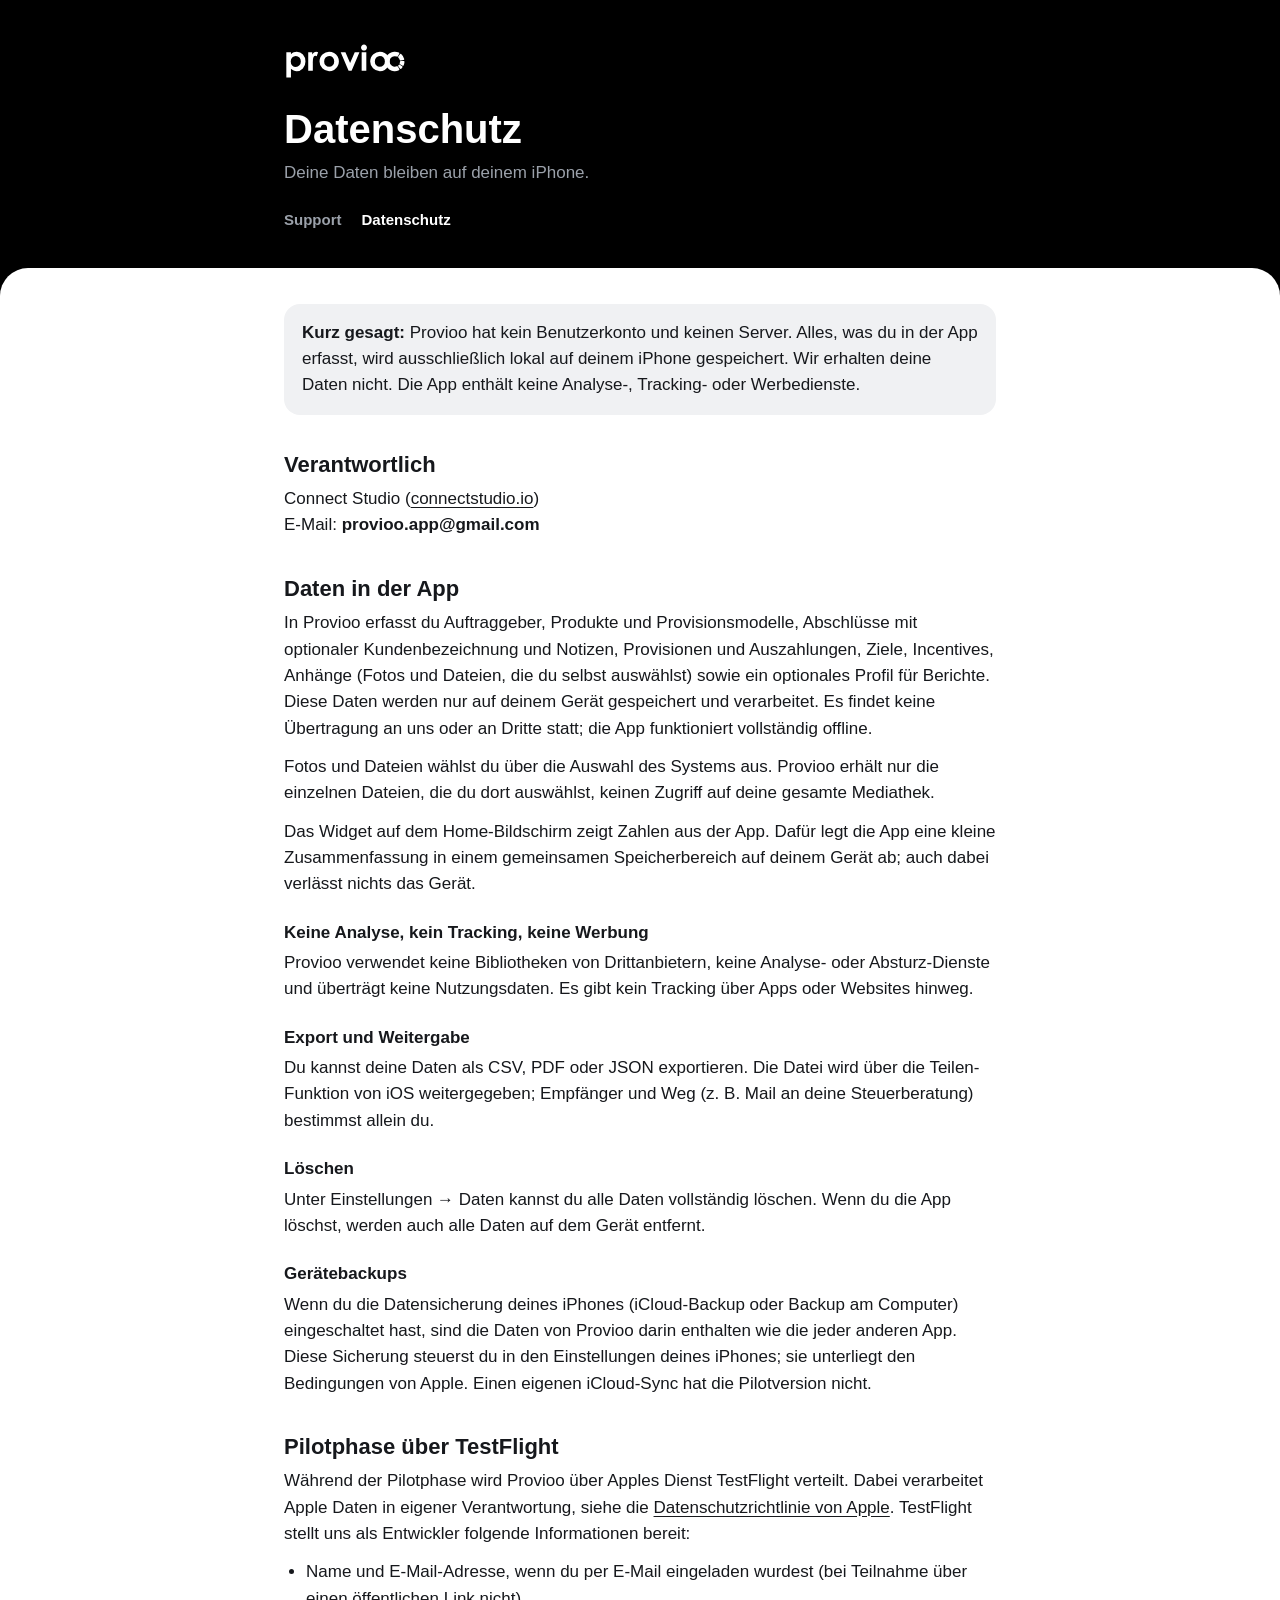
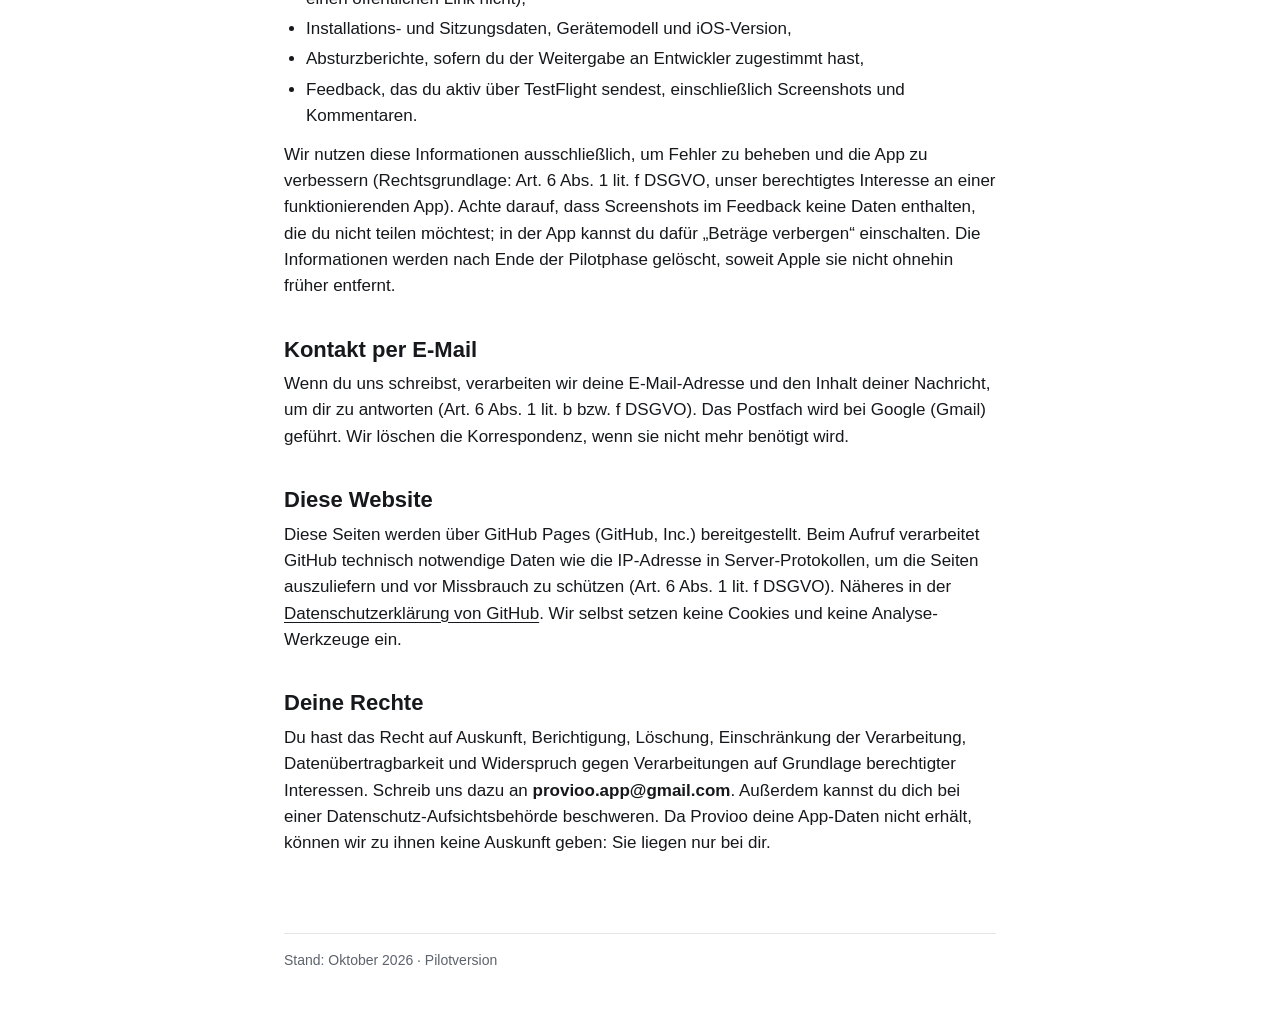
==== datenschutz.html @ 09d0bef2 "Update site from provioo@c0da33d" ====
<!doctype html>
<html lang="de">
<head>
<meta charset="utf-8">
<meta name="viewport" content="width=device-width, initial-scale=1, viewport-fit=cover">
<meta name="theme-color" content="#000000">
<title>Provioo – Datenschutz</title>
<meta name="description" content="Datenschutzerklärung der iOS-App Provioo: Alle Daten bleiben lokal auf deinem iPhone.">
<link rel="stylesheet" href="style.css">
</head>
<body>
<header>
  <img src="wortmarke.svg" alt="Provioo">
  <h1>Datenschutz</h1>
  <p>Deine Daten bleiben auf deinem iPhone.</p>
  <nav>
    <a href="index.html">Support</a>
    <a href="datenschutz.html" aria-current="page">Datenschutz</a>
  </nav>
</header>
<main>
<div class="content">

<div class="note">
  <p><strong>Kurz gesagt:</strong> Provioo hat kein Benutzerkonto und keinen Server. Alles, was du in der App erfasst, wird
  ausschließlich lokal auf deinem iPhone gespeichert. Wir erhalten deine Daten nicht. Die App enthält keine Analyse-,
  Tracking- oder Werbedienste.</p>
</div>

<h2>Verantwortlich</h2>
<p>Connect Studio (<a href="https://connectstudio.io">connectstudio.io</a>)<br>
E-Mail: <span class="mail">provioo.app@gmail.com</span></p>

<h2>Daten in der App</h2>
<p>In Provioo erfasst du Auftraggeber, Produkte und Provisionsmodelle, Abschlüsse mit optionaler Kundenbezeichnung und
Notizen, Provisionen und Auszahlungen, Ziele, Incentives, Anhänge (Fotos und Dateien, die du selbst auswählst) sowie
ein optionales Profil für Berichte. Diese Daten werden nur auf deinem Gerät gespeichert und verarbeitet. Es findet keine
Übertragung an uns oder an Dritte statt; die App funktioniert vollständig offline.</p>
<p>Fotos und Dateien wählst du über die Auswahl des Systems aus. Provioo erhält nur die einzelnen Dateien, die du dort
auswählst, keinen Zugriff auf deine gesamte Mediathek.</p>
<p>Das Widget auf dem Home-Bildschirm zeigt Zahlen aus der App. Dafür legt die App eine kleine Zusammenfassung in einem
gemeinsamen Speicherbereich auf deinem Gerät ab; auch dabei verlässt nichts das Gerät.</p>

<h3>Keine Analyse, kein Tracking, keine Werbung</h3>
<p>Provioo verwendet keine Bibliotheken von Drittanbietern, keine Analyse- oder Absturz-Dienste und überträgt keine
Nutzungsdaten. Es gibt kein Tracking über Apps oder Websites hinweg.</p>

<h3>Export und Weitergabe</h3>
<p>Du kannst deine Daten als CSV, PDF oder JSON exportieren. Die Datei wird über die Teilen-Funktion von iOS
weitergegeben; Empfänger und Weg (z. B. Mail an deine Steuerberatung) bestimmst allein du.</p>

<h3>Löschen</h3>
<p>Unter Einstellungen → Daten kannst du alle Daten vollständig löschen. Wenn du die App löschst, werden auch alle
Daten auf dem Gerät entfernt.</p>

<h3>Gerätebackups</h3>
<p>Wenn du die Datensicherung deines iPhones (iCloud-Backup oder Backup am Computer) eingeschaltet hast, sind die Daten
von Provioo darin enthalten wie die jeder anderen App. Diese Sicherung steuerst du in den Einstellungen deines iPhones;
sie unterliegt den Bedingungen von Apple. Einen eigenen iCloud-Sync hat die Pilotversion nicht.</p>

<h2>Pilotphase über TestFlight</h2>
<p>Während der Pilotphase wird Provioo über Apples Dienst TestFlight verteilt. Dabei verarbeitet Apple Daten in eigener
Verantwortung, siehe die <a href="https://www.apple.com/legal/privacy/de-ww/">Datenschutzrichtlinie von Apple</a>.
TestFlight stellt uns als Entwickler folgende Informationen bereit:</p>
<ul>
  <li>Name und E-Mail-Adresse, wenn du per E-Mail eingeladen wurdest (bei Teilnahme über einen öffentlichen Link nicht),</li>
  <li>Installations- und Sitzungsdaten, Gerätemodell und iOS-Version,</li>
  <li>Absturzberichte, sofern du der Weitergabe an Entwickler zugestimmt hast,</li>
  <li>Feedback, das du aktiv über TestFlight sendest, einschließlich Screenshots und Kommentaren.</li>
</ul>
<p>Wir nutzen diese Informationen ausschließlich, um Fehler zu beheben und die App zu verbessern (Rechtsgrundlage:
Art. 6 Abs. 1 lit. f DSGVO, unser berechtigtes Interesse an einer funktionierenden App). Achte darauf, dass Screenshots
im Feedback keine Daten enthalten, die du nicht teilen möchtest; in der App kannst du dafür „Beträge verbergen“
einschalten. Die Informationen werden nach Ende der Pilotphase gelöscht, soweit Apple sie nicht ohnehin früher entfernt.</p>

<h2>Kontakt per E-Mail</h2>
<p>Wenn du uns schreibst, verarbeiten wir deine E-Mail-Adresse und den Inhalt deiner Nachricht, um dir zu antworten
(Art. 6 Abs. 1 lit. b bzw. f DSGVO). Das Postfach wird bei Google (Gmail) geführt. Wir löschen die Korrespondenz, wenn
sie nicht mehr benötigt wird.</p>

<h2>Diese Website</h2>
<p>Diese Seiten werden über GitHub Pages (GitHub, Inc.) bereitgestellt. Beim Aufruf verarbeitet GitHub technisch
notwendige Daten wie die IP-Adresse in Server-Protokollen, um die Seiten auszuliefern und vor Missbrauch zu schützen
(Art. 6 Abs. 1 lit. f DSGVO). Näheres in der
<a href="https://docs.github.com/de/site-policy/privacy-policies/github-general-privacy-statement">Datenschutzerklärung von GitHub</a>.
Wir selbst setzen keine Cookies und keine Analyse-Werkzeuge ein.</p>

<h2>Deine Rechte</h2>
<p>Du hast das Recht auf Auskunft, Berichtigung, Löschung, Einschränkung der Verarbeitung, Datenübertragbarkeit und
Widerspruch gegen Verarbeitungen auf Grundlage berechtigter Interessen. Schreib uns dazu an
<span class="mail">provioo.app@gmail.com</span>. Außerdem kannst du dich bei einer Datenschutz-Aufsichtsbehörde
beschweren. Da Provioo deine App-Daten nicht erhält, können wir zu ihnen keine Auskunft geben: Sie liegen nur bei dir.</p>

</div>
</main>
<footer><div class="content">Stand: Oktober 2026 · Pilotversion</div></footer>
</body>
</html>
---- style.css ----
:root {
  --header: #000;
  --on-header: #fff;
  --on-header-2: #9ba1aa;
  --sheet: #fff;
  --ground: #000;
  --text: #16181c;
  --text-2: #5d636c;
  --quiet: #f0f1f3;
  --line: #e3e5e8;
  --link: #16181c;
  color-scheme: light;
}
@media (prefers-color-scheme: dark) {
  :root {
    --on-header: #f5f5f7;
    --on-header-2: #8e8e93;
    --sheet: #1c1c1e;
    --text: #f5f5f7;
    --text-2: #a1a1a6;
    --quiet: #2c2c2e;
    --line: #38383a;
    --link: #f5f5f7;
    color-scheme: dark;
  }
}
* { box-sizing: border-box; }
html { background: var(--ground); }
body {
  margin: 0;
  background: var(--ground);
  color: var(--text);
  font: 17px/1.55 -apple-system, BlinkMacSystemFont, "Segoe UI", Roboto, "Helvetica Neue", Arial, sans-serif;
  -webkit-font-smoothing: antialiased;
}
header {
  color: var(--on-header);
  padding: 44px 24px 36px;
  max-width: 760px;
  margin: 0 auto;
}
header img { height: 34px; width: auto; display: block; }
header h1 {
  font-family: ui-rounded, -apple-system, BlinkMacSystemFont, sans-serif;
  font-size: clamp(30px, 6vw, 40px);
  line-height: 1.15;
  margin: 28px 0 8px;
  text-wrap: balance;
}
header p { color: var(--on-header-2); margin: 0; font-weight: 500; }
nav { display: flex; gap: 20px; margin-top: 22px; font-size: 15px; font-weight: 600; }
nav a { color: var(--on-header-2); text-decoration: none; }
nav a[aria-current] { color: var(--on-header); }
main {
  background: var(--sheet);
  border-radius: 28px 28px 0 0;
  min-height: 60vh;
  padding: 36px 24px 64px;
}
.content { max-width: 712px; margin: 0 auto; }
h2 {
  font-family: ui-rounded, -apple-system, BlinkMacSystemFont, sans-serif;
  font-size: 22px;
  line-height: 1.25;
  margin: 36px 0 8px;
  text-wrap: balance;
}
h2:first-child { margin-top: 0; }
h3 { font-size: 17px; margin: 22px 0 4px; }
p, ul { margin: 0 0 12px; }
ul { padding-left: 22px; }
li { margin-bottom: 4px; }
a { color: var(--link); text-underline-offset: 3px; }
.note {
  background: var(--quiet);
  border-radius: 16px;
  padding: 16px 18px;
  margin: 0 0 20px;
}
.note p:last-child { margin-bottom: 0; }
.mail { font-weight: 600; user-select: all; }
footer {
  background: var(--sheet);
  color: var(--text-2);
  font-size: 14px;
  padding: 0 24px 40px;
}
footer .content { border-top: 1px solid var(--line); padding-top: 16px; }
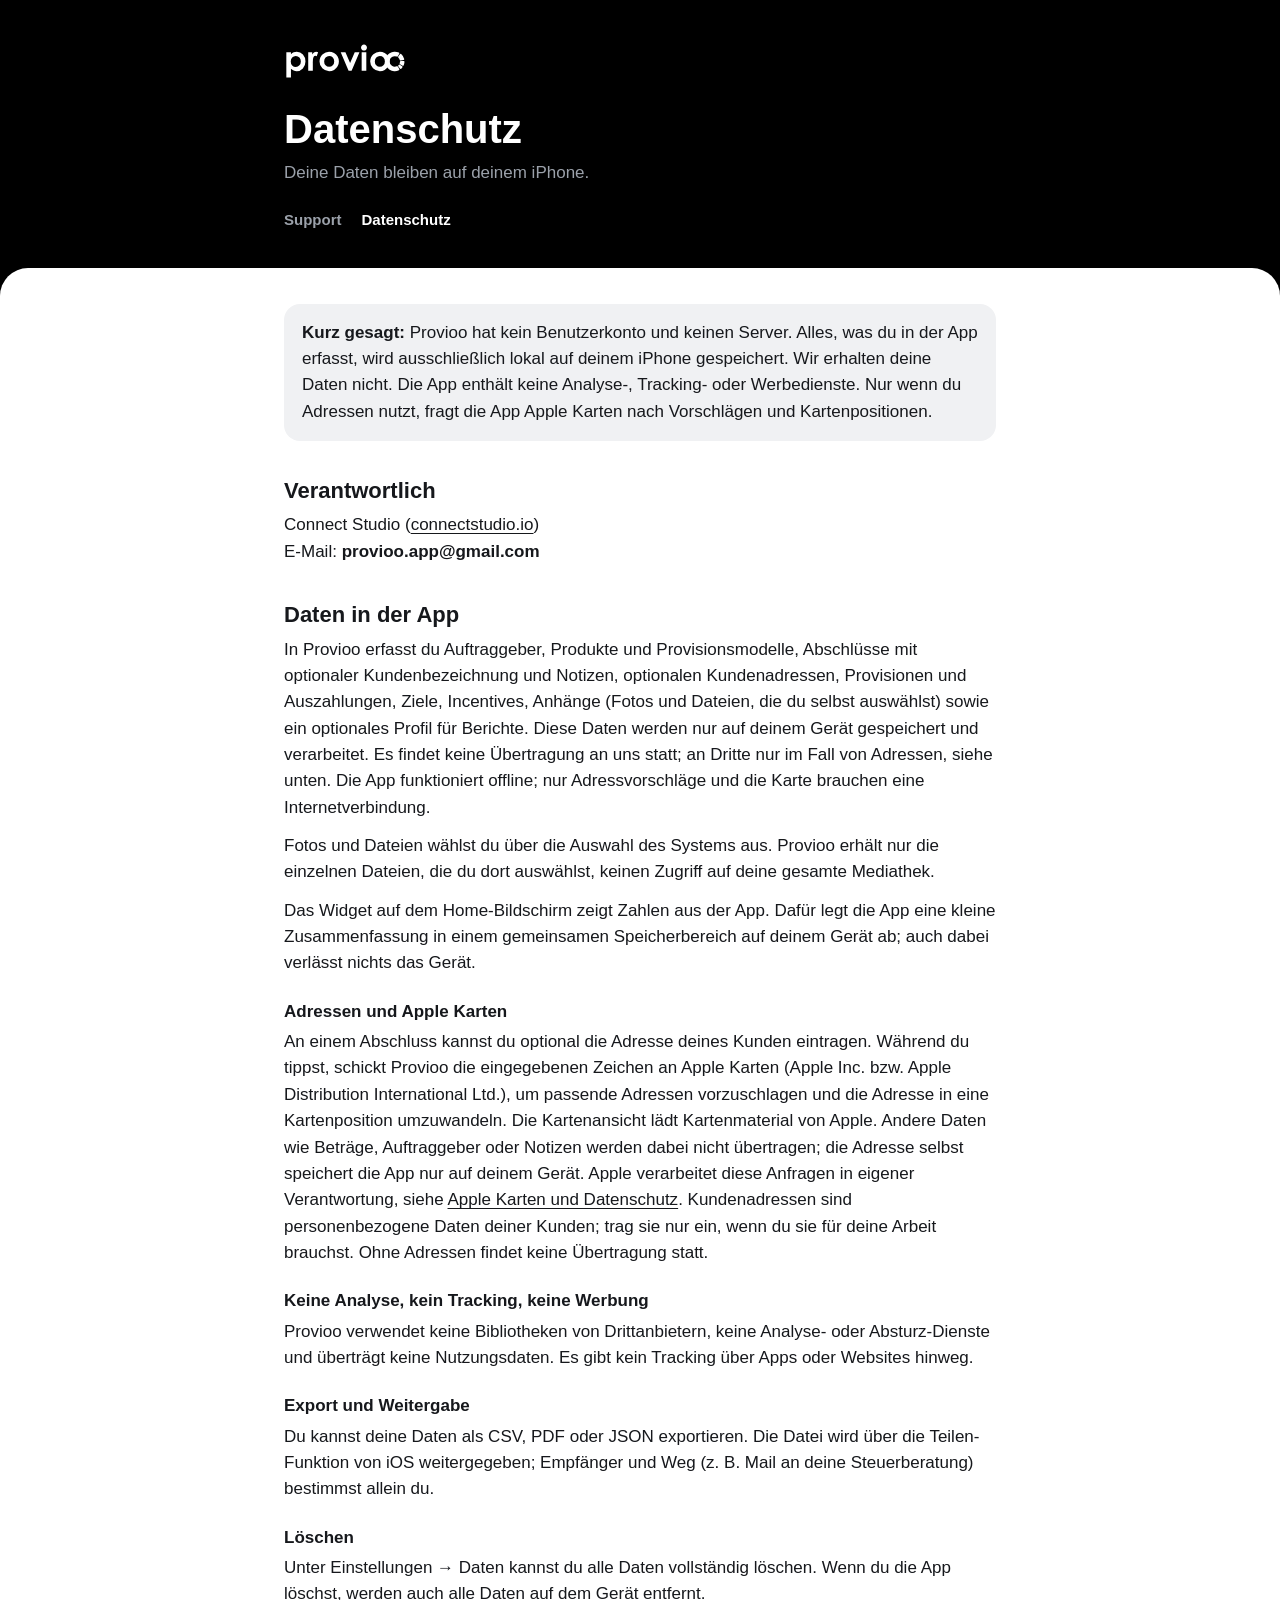
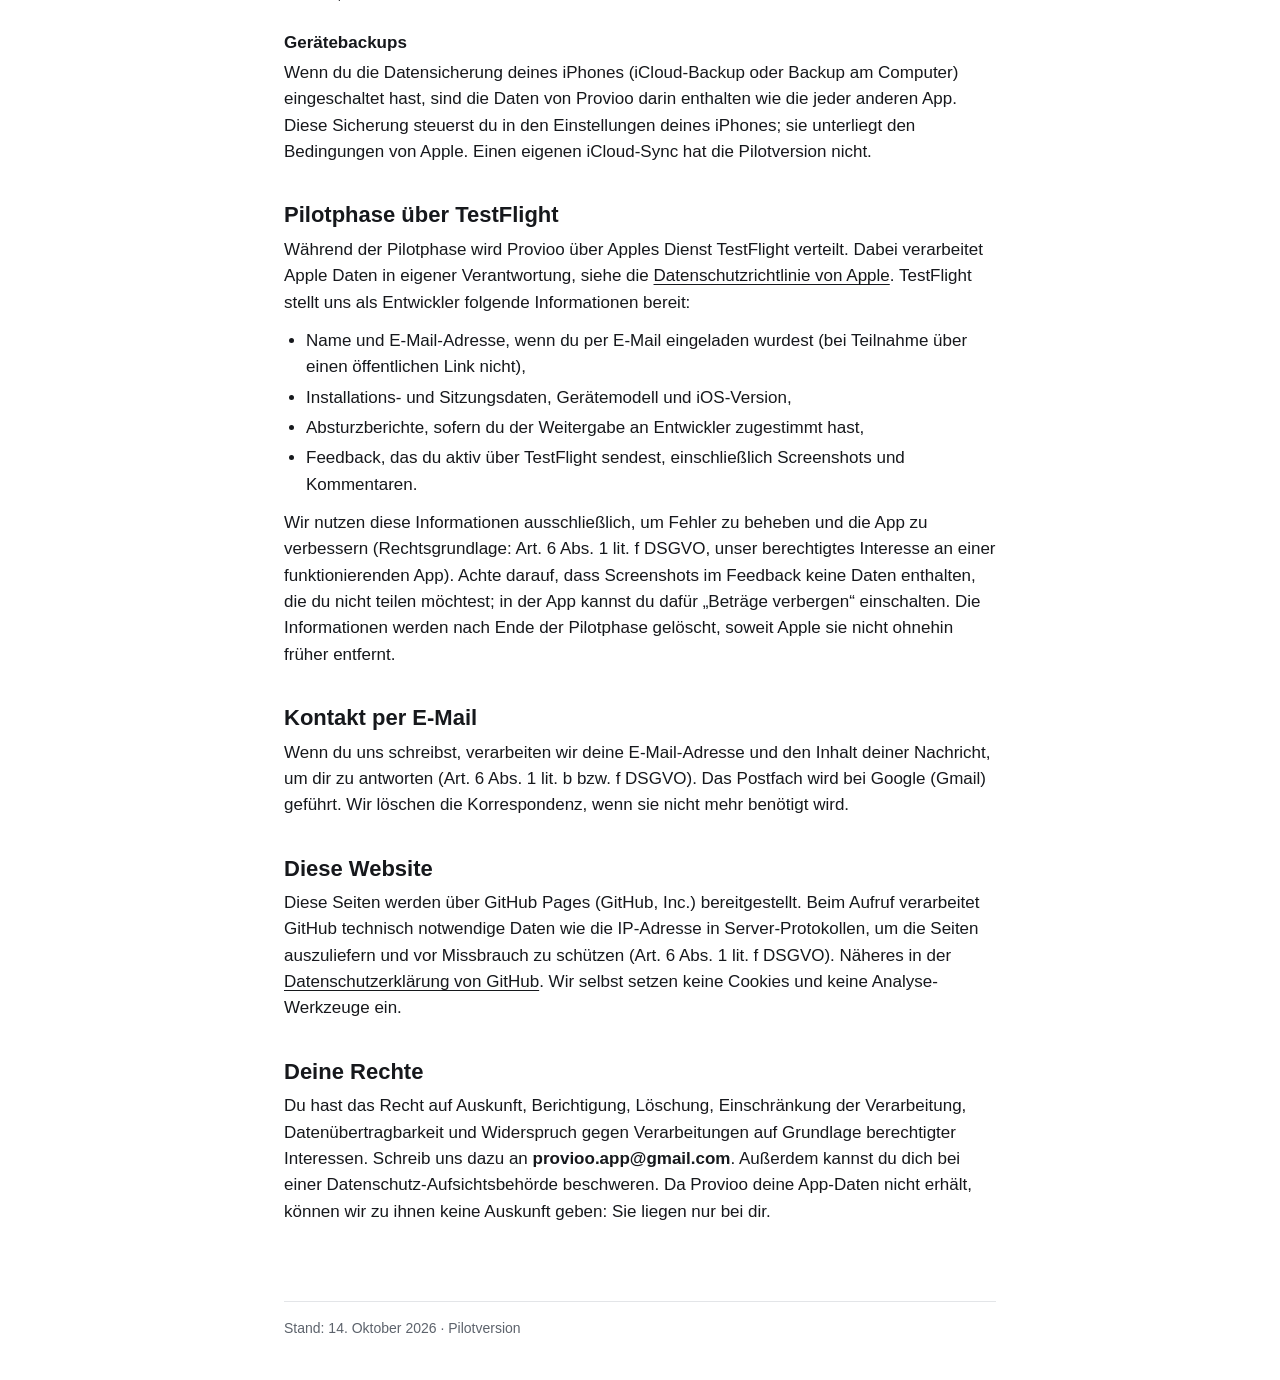
==== commit 50b2be3b: "Update site from provioo@3331e6a" ====
--- a/datenschutz.html
+++ b/datenschutz.html
@@ -24,7 +24,8 @@
 <div class="note">
   <p><strong>Kurz gesagt:</strong> Provioo hat kein Benutzerkonto und keinen Server. Alles, was du in der App erfasst, wird
   ausschließlich lokal auf deinem iPhone gespeichert. Wir erhalten deine Daten nicht. Die App enthält keine Analyse-,
-  Tracking- oder Werbedienste.</p>
+  Tracking- oder Werbedienste. Nur wenn du Adressen nutzt, fragt die App Apple Karten nach Vorschlägen und
+  Kartenpositionen.</p>
 </div>
 
 <h2>Verantwortlich</h2>
@@ -33,13 +34,24 @@
 
 <h2>Daten in der App</h2>
 <p>In Provioo erfasst du Auftraggeber, Produkte und Provisionsmodelle, Abschlüsse mit optionaler Kundenbezeichnung und
-Notizen, Provisionen und Auszahlungen, Ziele, Incentives, Anhänge (Fotos und Dateien, die du selbst auswählst) sowie
-ein optionales Profil für Berichte. Diese Daten werden nur auf deinem Gerät gespeichert und verarbeitet. Es findet keine
-Übertragung an uns oder an Dritte statt; die App funktioniert vollständig offline.</p>
+Notizen, optionalen Kundenadressen, Provisionen und Auszahlungen, Ziele, Incentives, Anhänge (Fotos und Dateien, die du
+selbst auswählst) sowie ein optionales Profil für Berichte. Diese Daten werden nur auf deinem Gerät gespeichert und
+verarbeitet. Es findet keine Übertragung an uns statt; an Dritte nur im Fall von Adressen, siehe unten. Die App
+funktioniert offline; nur Adressvorschläge und die Karte brauchen eine Internetverbindung.</p>
 <p>Fotos und Dateien wählst du über die Auswahl des Systems aus. Provioo erhält nur die einzelnen Dateien, die du dort
 auswählst, keinen Zugriff auf deine gesamte Mediathek.</p>
 <p>Das Widget auf dem Home-Bildschirm zeigt Zahlen aus der App. Dafür legt die App eine kleine Zusammenfassung in einem
 gemeinsamen Speicherbereich auf deinem Gerät ab; auch dabei verlässt nichts das Gerät.</p>
+
+<h3>Adressen und Apple Karten</h3>
+<p>An einem Abschluss kannst du optional die Adresse deines Kunden eintragen. Während du tippst, schickt Provioo die
+eingegebenen Zeichen an Apple Karten (Apple Inc. bzw. Apple Distribution International Ltd.), um passende Adressen
+vorzuschlagen und die Adresse in eine Kartenposition umzuwandeln. Die Kartenansicht lädt Kartenmaterial von Apple.
+Andere Daten wie Beträge, Auftraggeber oder Notizen werden dabei nicht übertragen; die Adresse selbst speichert die App
+nur auf deinem Gerät. Apple verarbeitet diese Anfragen in eigener Verantwortung, siehe
+<a href="https://www.apple.com/legal/privacy/data/de/apple-maps/">Apple Karten und Datenschutz</a>. Kundenadressen sind
+personenbezogene Daten deiner Kunden; trag sie nur ein, wenn du sie für deine Arbeit brauchst. Ohne Adressen findet
+keine Übertragung statt.</p>
 
 <h3>Keine Analyse, kein Tracking, keine Werbung</h3>
 <p>Provioo verwendet keine Bibliotheken von Drittanbietern, keine Analyse- oder Absturz-Dienste und überträgt keine
@@ -93,6 +105,6 @@
 
 </div>
 </main>
-<footer><div class="content">Stand: Oktober 2026 · Pilotversion</div></footer>
+<footer><div class="content">Stand: 14. Oktober 2026 · Pilotversion</div></footer>
 </body>
 </html>
